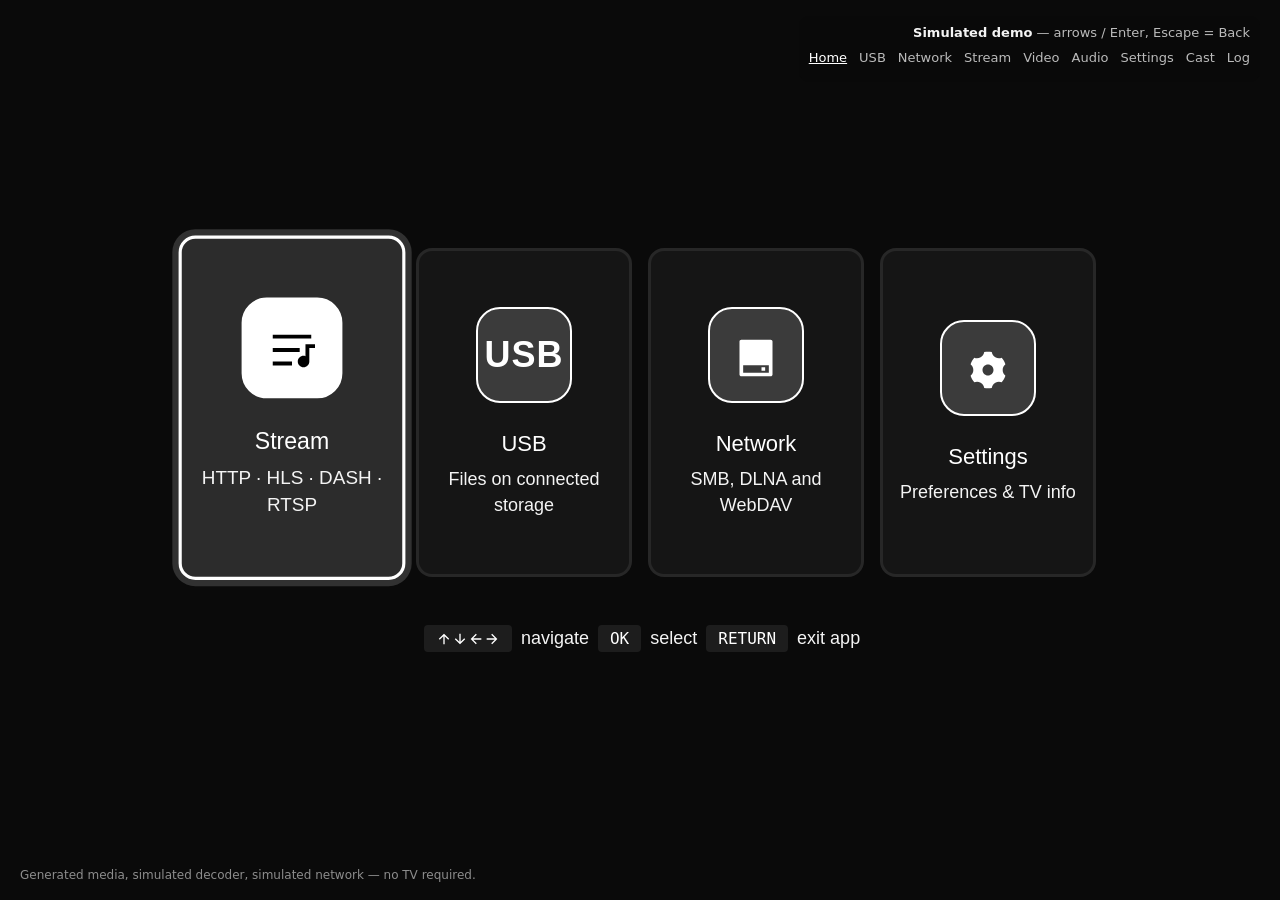
==== tizen-app/demo.html @ 3bbbbbd9 "Tessel independent baseline Retain MIT provenance and existing player implementation. Adopt OpenSpec" ====
<!doctype html>
<html lang="en">
<meta charset="utf-8">
<title>Tessel — simulated demo</title>
<body>Starting the simulator…
<script>
/* Tessel — standalone simulated demo.
 *
 * Loads the real application (its markup, CSS, scripts, translations) and
 * swaps three things for the simulator: the decoder, the TV platform
 * (tizen/webapis) and the background service.  Everything the user then does
 * — browsing, playback, queue, subtitles, settings, casting, logs — runs the
 * product's own code, so this is an end-to-end demo, not a mock-up.
 *
 * Serve the tizen-app directory statically and open /demo.html (a WebView app
 * fetches its own markup, so file:// will not do).
 *
 * NB: every closing script tag below is escaped, or this inline block ends at
 * the first one. */
(function () {
    var S_OPEN = '<' + 'script src="';
    var S_CLOSE = '"><' + '/script>';
    function fail(err) { document.body.textContent = 'Simulator failed: ' + err; }
    fetch('index.html', { cache: 'no-store' }).then(function (r) {
        if (!r.ok) throw Error(r.status);
        return r.text();
    }).then(function (html) {
        html = html.replace('<title>Tessel</title>', '<title>Tessel — simulated demo</title>');
        // Simulated decoder in place of the AVPlay/HTML5 backend.
        html = html.replace('src="js/player.js"', 'src="demo/player.js"');
        // The virtual world installs itself before the app looks at `tizen`.
        html = html.replace(S_OPEN + 'js/debug.js' + S_CLOSE,
                            S_OPEN + 'demo/world.js' + S_CLOSE + '\n' + S_OPEN + 'js/debug.js' + S_CLOSE);
        html = html.replace('<' + '/body>', S_OPEN + 'demo/boot.js' + S_CLOSE + '<' + '/body>');
        // Fresh copies of everything, so a reload never shows a stale mix.
        var revision = Date.now();
        html = html.replace(/(src|href)="((?:js|css|demo)\/[^"?]+\.(?:js|css))"/g,
                            '$1="$2?demo=' + revision + '"');
        var open = XMLHttpRequest.prototype.open;
        XMLHttpRequest.prototype.open = function (method, url) {
            if (typeof url === 'string' && /^i18n\//.test(url)) arguments[1] = url + '?demo=' + revision;
            return open.apply(this, arguments);
        };
        document.open(); document.write(html); document.close();
    }).catch(function (err) {
        fail(err && err.message ? err.message : err);
    });
})();
</script>
</body>
</html>
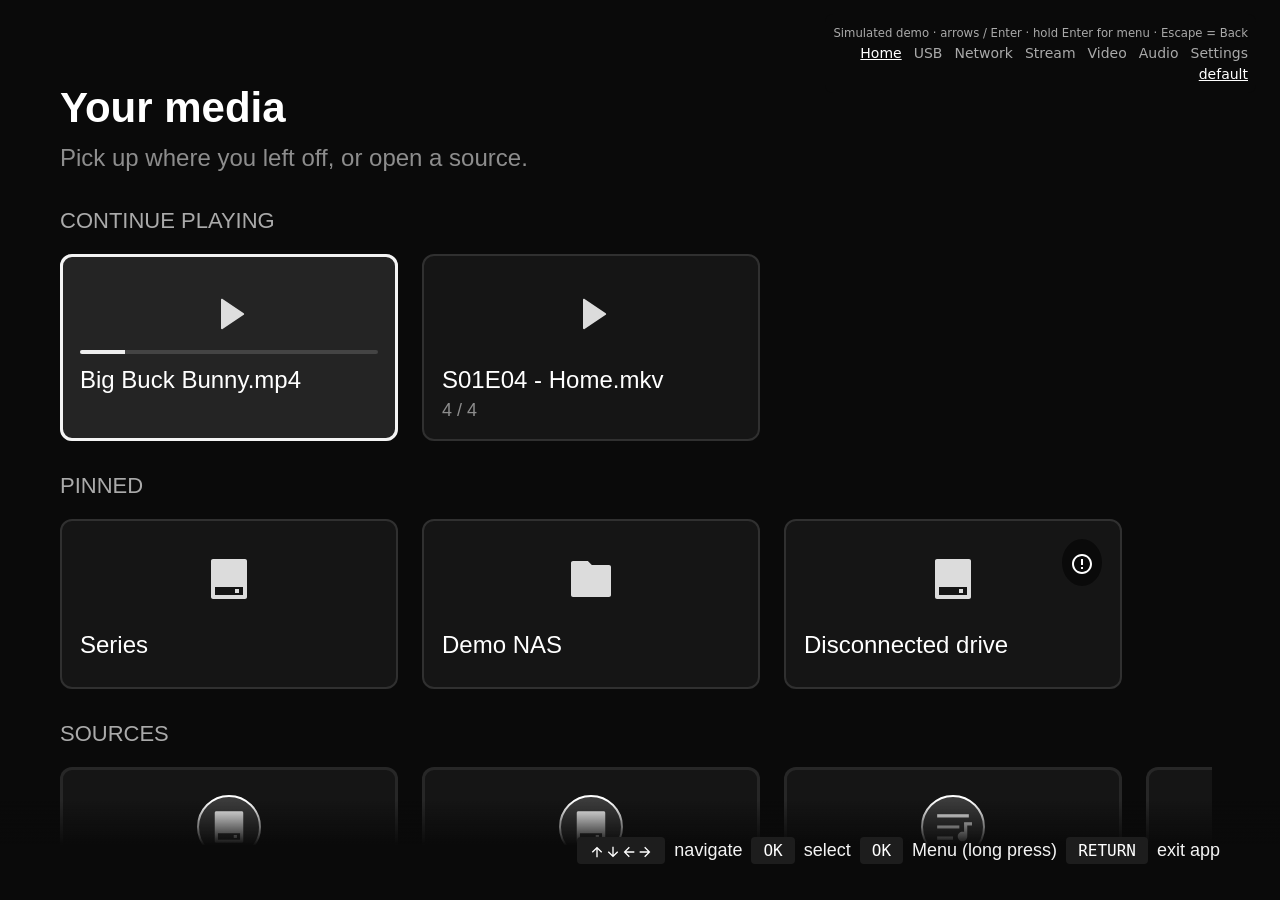
==== commit 8e8a59da: "Implement persistent library and multi-source browsing refresh" ====
--- a/tizen-app/demo.html
+++ b/tizen-app/demo.html
@@ -25,6 +25,7 @@
         if (!r.ok) throw Error(r.status);
         return r.text();
     }).then(function (html) {
+        html = html.replace('<head>', '<head>' + S_OPEN + 'dev/storage.js' + S_CLOSE);
         html = html.replace('<title>Tessel</title>', '<title>Tessel — simulated demo</title>');
         // Simulated decoder in place of the AVPlay/HTML5 backend.
         html = html.replace('src="js/player.js"', 'src="demo/player.js"');
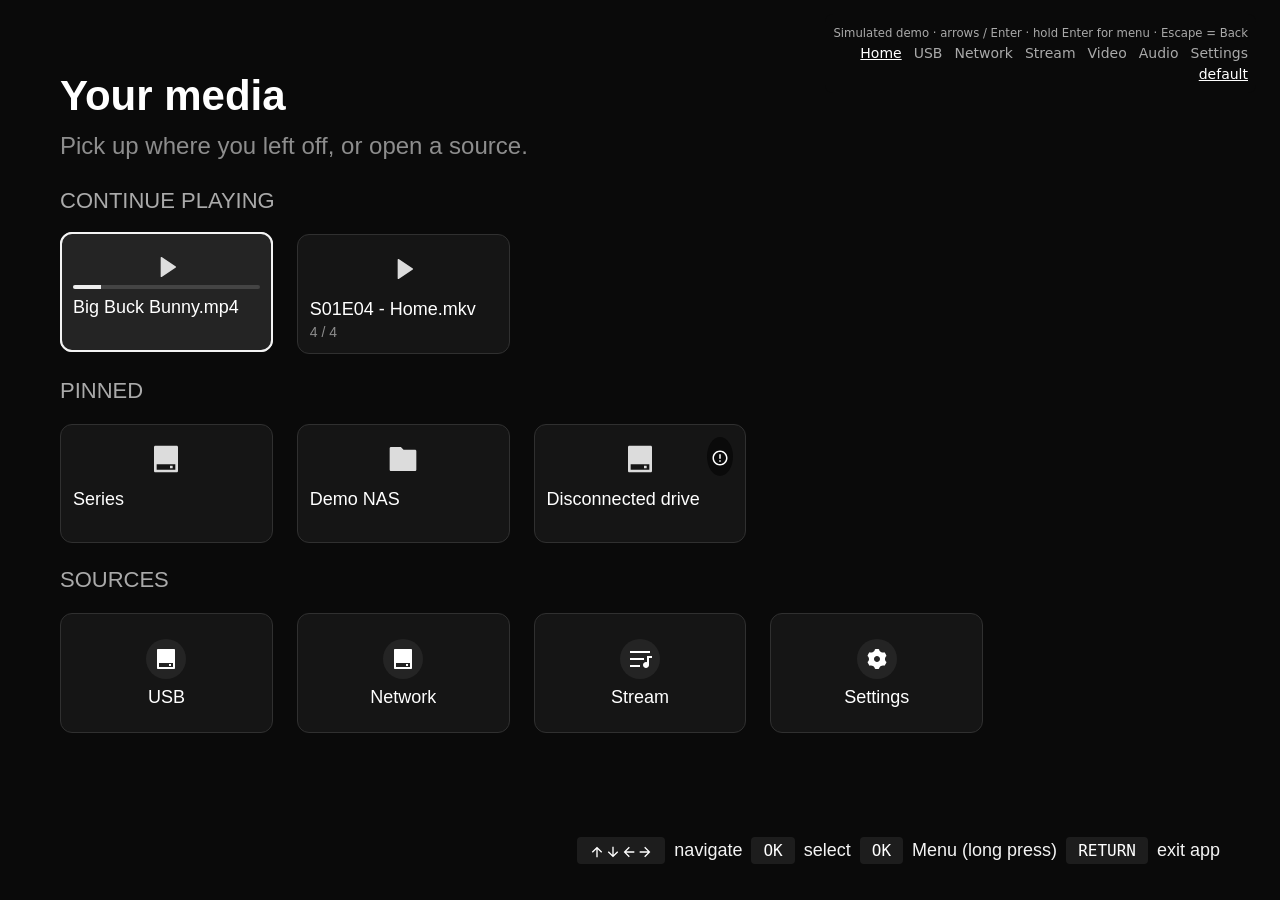
==== commit 0aa62bf8: "Align content cards to five-column 16:9 layout and repair visual overflow" ====
--- a/tizen-app/demo.html
+++ b/tizen-app/demo.html
@@ -29,6 +29,8 @@
         html = html.replace('<title>Tessel</title>', '<title>Tessel — simulated demo</title>');
         // Simulated decoder in place of the AVPlay/HTML5 backend.
         html = html.replace('src="js/player.js"', 'src="demo/player.js"');
+        // Desktop Chromium must not paint an unsupported AVPlay plugin panel.
+        html = html.replace('<object id="player-object" type="application/avplayer"></object>', '');
         // The virtual world installs itself before the app looks at `tizen`.
         html = html.replace(S_OPEN + 'js/debug.js' + S_CLOSE,
                             S_OPEN + 'demo/world.js' + S_CLOSE + '\n' + S_OPEN + 'js/debug.js' + S_CLOSE);
